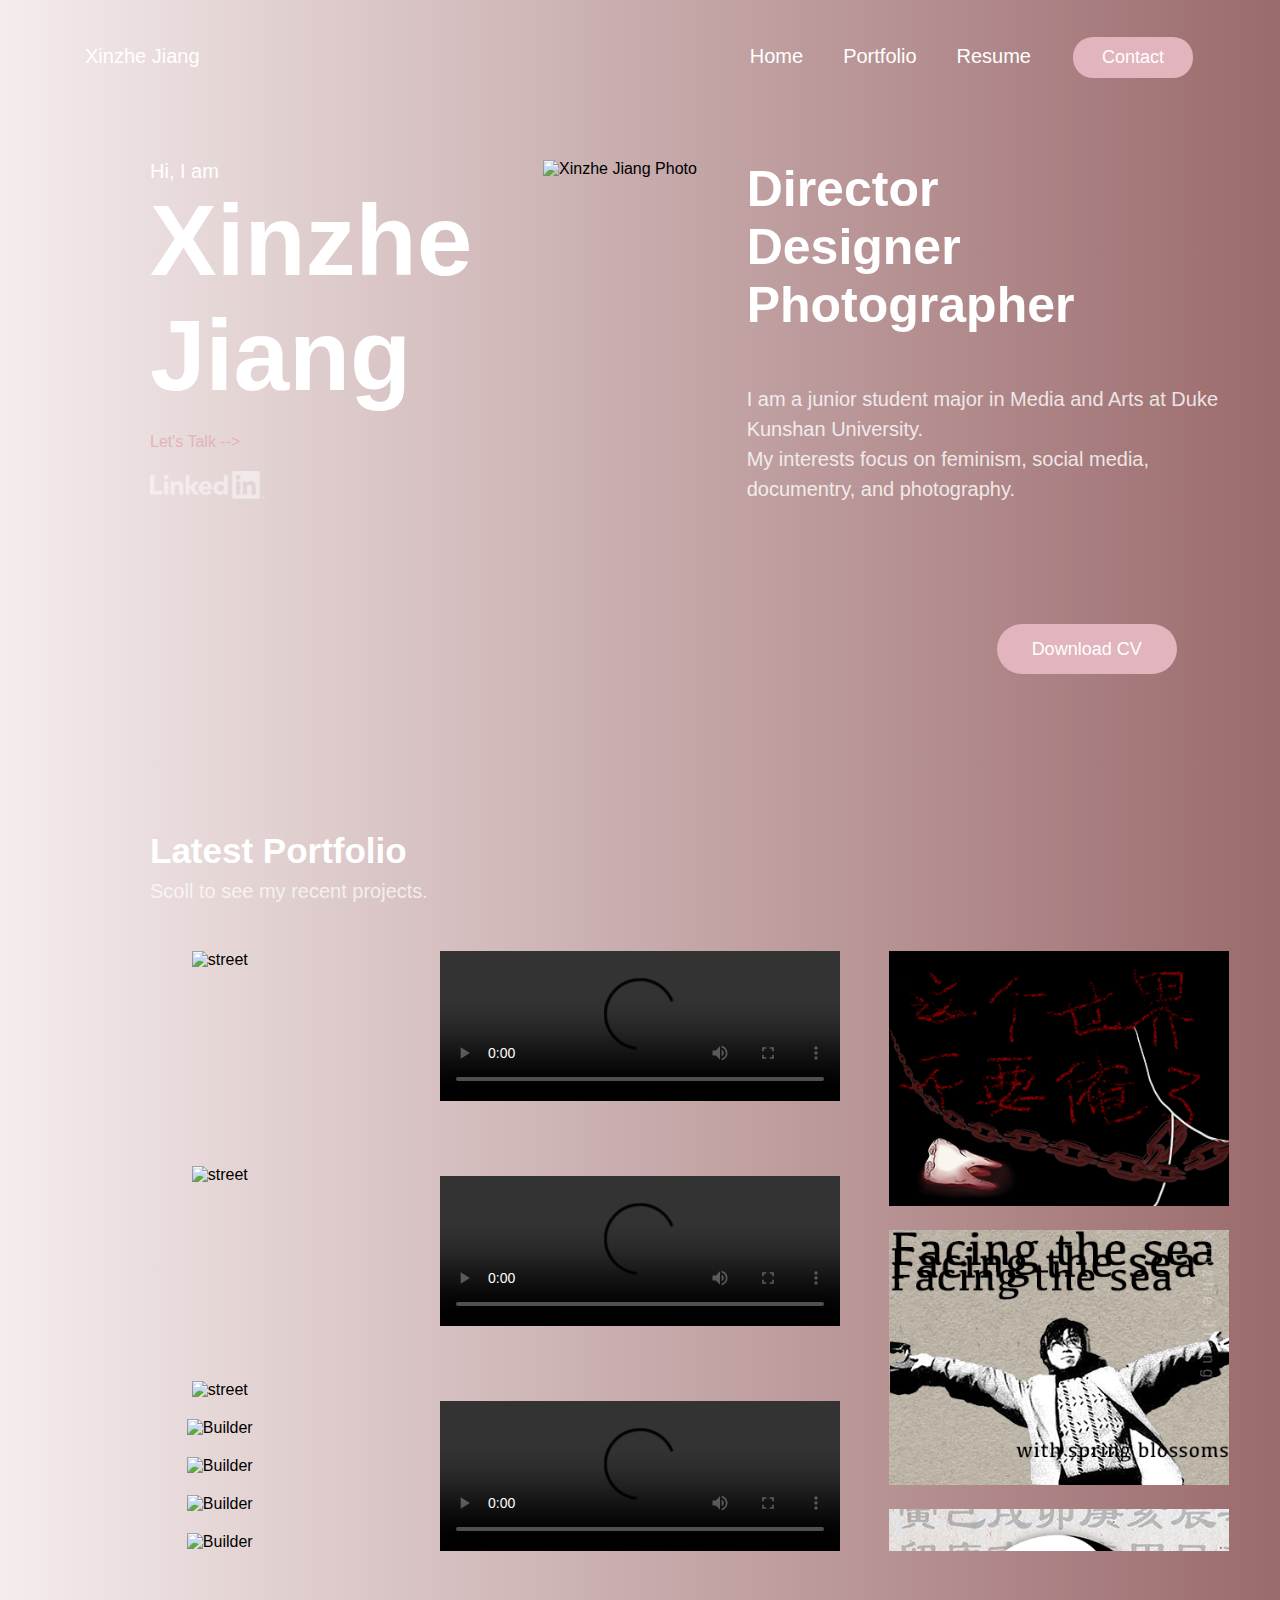
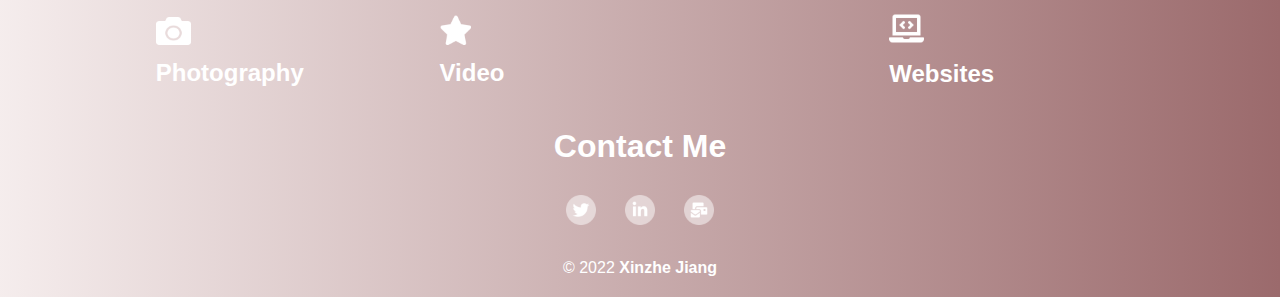
==== jiangxinzhe/index.html @ 387ad876 "add personal website" ====
<!DOCTYPE html>
<html>
<head>
    <meta charset="UTF-8" lang="en" dir="ltr">
    <meta name="author" content ="Xinzhe Jiang">
    <meta name="viewport" content="width=device-width, initial-scale=1">
    <title>Xinzhe Jiang</title>
    <link href="style/styles.css" type="text/css" rel="stylesheet">
</head>

<body>
        <header>
            <nav id="indexnav">
                <ul id="nav-links">
                    <li id="home"><a href="index.html">Xinzhe Jiang</a></li>
                    <li><a href="index.html">Home</a></li>
                    <li><a href="pages/portfolio.html">Portfolio</a></li>
                    <li><a href="pages/resume.html">Resume</a></li>
                    <li ><a href="mailto:jiangxinzhezhe@outlook.com" id="contact">Contact</a></li>
                </ul>
            </nav>
        </header> 

    <main id="mainpage_grid">
        <div id="hi">
            <p style="font-size: 20px;" id="gre">Hi, I am</p>
            <h1 id="name">Xinzhe</h1>
            <h1 id="name">Jiang</h1>
            <a href="pages/portfolio.html"><p id="talk">Let's Talk --></p></a>
            <a href="https://www.linkedin.com/in/xinzhejiang" ><img src="images/linkedin.png" alt="mylinkedin" id="ly"></a>
        </div>
        <img id="indexphoto" src="images/indexphoto.PNG" alt="Xinzhe Jiang Photo"/>
        <div>
            <h2  id="intro">Director</h2>
            <h2  id="intro">Designer</h2>
            <h2  id="intro">Photographer</h2>
            <p id="aboutme">
                I am a junior student major in Media and Arts at Duke Kunshan University. <br>My interests focus on feminism,  social 
                media, documentry, and photography.
            </p>
            <a href="images/XinzheJiang_Resume_Nov04.pdf"><button id="downloadcv">Download CV</button></a>
        </div>
    </main>

    <article id="latest">
        <h1 id="latestport">Latest Portfolio</h1>
        <p id="latestintro" style="font-size: 20px; margin-left: 150px; opacity: 0.7; line-height: 40px;">Scoll to see my recent projects.</p>
        <section id="latestportfolio">
            <div>
                <div class="ppp" id="image_popup">
                    <button id="close-btn" onclick="closePopup()">X</button><br>
                    <img id="large-image" src="images/StreetSH/street_6.jpg" alt="street" >
                </div>
                <div class="ppp" id="image2_popup">
                    <button id="close-btn" onclick="closePopup2()">X</button><br>
                    <img id="large-image" src="images/StreetSH/street_5.jpg" alt="street" >
                </div>
                <div class="ppp" id="image3_popup">
                    <button id="close-btn" onclick="closePopup3()">X</button><br>
                    <img id="large-image" src="images/StreetSH/street_10.jpg" alt="street" >
                </div>
                <div class="ppp" id="builder_popup">
                    <button id="close-btn" onclick="closePopup1()">X</button><br>
                    <img id="large-image" src="images/Builder_2/Builder_1.jpg" alt="Builder" style="width: 900px;" >
                </div>
                <div class="ppp" id="builder2_popup">
                    <button id="close-btn" onclick="closePopup4()">X</button><br>
                    <img id="large-image" src="images/Builder_2/Builder_10.jpg" alt="Builder" style="width: 900px;" >
                </div>
                <div class="ppp" id="builder3_popup">
                    <button id="close-btn" onclick="closePopup5()">X</button><br>
                    <img id="large-image" src="images/Builder_1/builder_2.jpg" alt="Builder" style="width: 600px;" >
                </div>
                <div class="ppp" id="builder4_popup">
                    <button id="close-btn" onclick="closePopup6()">X</button><br>
                    <img id="large-image" src="images/Builder_1/builder_4.jpg" alt="Builder" style="width: 600px;" >
                </div>
                
                
                <div class="slider-wrap" id="photography">
                    <div class="container">
                        <img class="img" src="images/StreetSH/street_6.jpg" alt="street" width="340px" onclick="myFunction()"/>
                    </div>
                    <div class="container">
                        <img class="img" src="images/StreetSH/street_5.jpg" alt="street" width="340px" onclick="myFunction2()"/>
                    </div>
                    <div class="container">
                        <img class="img" src="images/StreetSH/street_10.jpg" alt="street" width="340px" onclick="myFunction3()"/>
                    </div>


                    <div class="container">
                        <img class="img" src="images/Builder_2/Builder_1.jpg" alt="Builder" width="340px" onclick="builderFunc1()"/>
                    </div>
                    <div class="container">
                        <img class="img" src="images/Builder_2/Builder_10.jpg" alt="Builder" width="340px" onclick="myFunction4()"/>
                    </div>
                    <div class="container">
                        <img class="img" src="images/Builder_1/builder_2.jpg" alt="Builder" width="340px" onclick="builderFunc5()"/>
                    </div>
                    <div class="container">
                        <img class="img" src="images/Builder_1/builder_4.jpg" alt="Builder" width="340px" onclick="builderFunc6()"/>
                    </div>

                </div>
                <img class="icon" id="camera" src="images/camera.png" alt="camera.png" height="28px" style="margin-left: 20px; margin-top: -20px;">
                <h2 style="margin-left: 20px;margin-top: 10px;">Photography</h2>
            </div>
            <div>
                <div class="slider-wrap" id="video">
                    <video width="400" controls>
                        <source src="images/Rural_Christian/Rural_C_press.mp4" type="video/mp4">
                        Your browser does not support HTML video.
                    </video>
                    <video width="400" controls>
                        <source src="images/city_sounds_scape_suzhou/suzhou_live_press.mp4" type="video/mp4">
                        Your browser does not support HTML video.
                    </video>
                    <video width="400" controls>
                        <source src="images/Tangsong/tangsong_press.mp4" type="video/mp4">
                        Your browser does not support HTML video.
                    </video>
                </div>
                <img class="icon" id="camera" src="images/star.png" alt="camera.png" height="30px" style="margin-left: 20px; margin-top: -20px;">
                <h2 style="margin-left: 20px;margin-top: 10px;">Video</h2>
            </div>
            <div>
                <div class="slider-wrap" id="website">
                    <a href="https://jiangxinzhezhe.github.io/thiswordabandonedme/index.html"><img src="images/surfacethisword.png" alt="thiswordabandonedme" width="340px"/> </a>
                    <a href="https://jiangxinzhezhe.github.io/firstassign/index.html">
                    <img src="images/surfacehaizi.png" alt="haiziweb" width="340px"/></a>   
                    <a href="https://jiangxinzhezhe.github.io/JS_Xinzhe/index.html"><img src="images/wuxingsurface.png" alt="wuxing" width="340px"/> </a>
                    <a href="https://jiangxinzhezhe.github.io/LayingOutLayouts/index.html"><img src="images/layingsurface.png" alt="layingout" width="340px"/> </a>
                </div>
                <img class="icon" id="camera" src="images/web.png" alt="camera.png" height="35px" style="margin-left: 20px; margin-top: -20px;">
                <h2 style="margin-left: 20px; margin-top: 10px;">Websites</h2>
            </div>
            <p id="verti">Xinzhe Jiang</p>
        </section>
    </div>
    
    </article>

    <footer id="footer">
        <h1 id="footcontact">Contact Me</h1>
        <div id="media">
            <a href="https://twitter.com/jiang_xinzhe"><img src="images/twitter.png" height=35px></a>
            <a href="https://www.instagram.com/jiangxinzhezhe/"><img src="images/ins.png" height=35px style="margin-left: 25px; margin-right: 25px;"></a>
            <a href="mailto:jiangxinzhezhe@outlook.com"><img src="images/mail.png" height=35px></a>
        </div>
        <p>&copy; 2022 <a href="mailto:jiangxinzhezhe@outlook.com" id="mail"><b style="color: #ffffffff;">Xinzhe Jiang</b></a></p>
    </footer>
</body>

<script src="scripts/personalweb.js"></script>
</html>
---- jiangxinzhe/style/styles.css ----
/* CSS HEX 
--charcoal: #424b54ff;
--pewter-blue: #93a8acff;
--white: #ffffffff;
--cameo-pink: #e2b4bdff;
--copper-rose: #9b6a6cff;*/


*{
    box-sizing: border-box;
    margin: 0 auto;
}
body{
    background-image: linear-gradient(to right, rgba(244, 235, 235, 0.913),#9b6a6cff);
    margin: 0;
    font-family: Arial, Helvetica, sans-serif;
}
a, p, h1, h2, li {
    color: #ffffffff;
}

/* -----------smapopupll windows-----------*/
    #image_popup{
        width: 1000px;
        background: #ffffffff;
        text-align: center;
        box-sizing: border-box;
        padding: 10px;
        position: absolute;
        top: 110%;
        left: 20%;
        z-index: 1000;
        display: none;
    }
    #image_popup img{
        width: 100%;
        height: 100%;
    }

    #image2_popup{
        width: 1000px;
        background: #ffffffff;
        text-align: center;
        box-sizing: border-box;
        padding: 10px;
        position: absolute;
        top: 110%;
        left: 20%;
        z-index: 1000;
        display: none;
    }
    #image2_popup img{
        width: 100%;
        height: 100%;
    }

    #image3_popup{
        width: 700px;
        background: #ffffffff;
        text-align: center;
        box-sizing: border-box;
        padding: 10px;
        position: absolute;
        top: 80%;
        left: 30%;
        z-index: 1000;
        display: none;
    }
    #image3_popup img{
        width: 100%;
        height: 100%;
    }

    #builder_popup{
        width: 950px;
        background: #ffffffff;
        text-align: center;
        box-sizing: border-box;
        padding: 10px;
        position: absolute;
        top: 110%;
        left: 20%;
        z-index: 1000;
        display: none;
    }

    #builder_popup img{
        width: 100%;
        height: 100%;
    }

    #builder2_popup{
        width: 950px;
        background: #ffffffff;
        text-align: center;
        box-sizing: border-box;
        padding: 10px;
        position: absolute;
        top: 110%;
        left: 20%;
        z-index: 1000;
        display: none;
    }
    #builder2_popup img{
        width: 100%;
        height: 100%;
    }

    #builder3_popup{
        width: 650px;
        background: #ffffffff;
        text-align: center;
        box-sizing: border-box;
        padding: 10px;
        position: absolute;
        top: 90%;
        left: 30%;
        z-index: 1000;
        display: none;
    }

    #builder3_popup img{
        width: 100%;
        height: 100%;
    }

    #builder4_popup{
        width: 650px;
        background: #ffffffff;
        text-align: center;
        box-sizing: border-box;
        padding: 10px;
        position: absolute;
        top: 90%;
        left: 30%;
        z-index: 1000;
        display: none;
    }

    #builder4_popup img{
        width: 100%;
        height: 100%;
    }

    #close-btn{
        cursor: pointer;
        display: inline-block;
        border-radius: 25px;
        background-color: #e2b4bdff;
        border: none;
        color: #ffffffff;
        text-align: center;
        font-size: 18px;
        padding: 10px;
        width: 50px;
        height: 50px;
        margin: 2px;
        margin-bottom: 10px;
    }
    #close-btn:hover {
        background-color: #ffffffff;
        color: #e2b4bdff;
        border-color: #e2b4bdff;
        border: 2px solid #e2b4bdff;
        box-shadow: 2px 5px #e2b4bdff;
    }


/* -----------preloader-----------*/

/*#preloader {
    height: 15px;
    aspect-ratio: 4;
    --_g: no-repeat radial-gradient(farthest-side,currentColor 90%,#0000);
    background: 
      var(--_g) left, 
      var(--_g) right;
    background-size: 25% 100%;
    display: grid;
    align-items: center;
    justify-content: center;
  }
  #preloader:before, #preloader:after {
    content: "";
    height: inherit;
    aspect-ratio: 1;
    grid-area: 1/1;
    margin: auto;
    border-radius: 50%;
    transform-origin: -100% 50%;
    background: currentColor;
    animation: d9 1s infinite linear;
  }
   #preloader:after {
    transform-origin: 200% 50%;
    --s:-1;
    animation-delay: -.5s;
  }
  
  @keyframes d9 {
    58%,
    100% {transform: rotate(calc(var(--s,1)*1turn))}
  }*/
  

/* -----------header-----------*/
header{
    display: flex;
    justify-content: center;
    width: 100%;
    align-items: center;
    padding: 20px;
}

nav {
    width: 960px;
    height: 100px;
    font-size: 20px;
    color: #ffffffff;
}

#nav-links {
    list-style-type: none;
    display: flex;
    justify-content: flex-end;
    padding: 5px;
    margin-left: -5em;
    margin-right: -5em;
}

li a{color:white}

a{  
    text-decoration: none;
    color: #01200fff;
}

#home {
    flex: auto;
    padding: 20px;
 }

#nav-links li{
    padding: 20px; 
}

#contact{
    display: inline-block;
    border-radius: 20px;
    background-color: #e2b4bdff;
    border: none;
    color: #ffffffff;
    text-align: center;
    font-size: 18px;
    padding: 10px;
    width: 120px;
    margin: 2px;
    margin-top: -20px;
}
#contact:hover{
    background-color: #ffffffff;
    color: #e2b4bdff;
    border-color: #e2b4bdff;
    border: 2px solid #e2b4bdff;
    box-shadow: 2px 5px #e2b4bdff;
}

@media screen and (max-width: 600px) {
    li a{font-size: 15px;}
    #homeheader{
        display: flex;
        justify-content: center;
        width: 100%;
        align-items: center;
        padding: 15px;
        margin-left: 150px;
        margin-right: 500px;
    }
    #nav-links li {
        padding: 10px;
    }
    #nav-links{
        margin-left: 30px;
        margin-right: 0em;
    }
    ul{
        padding-inline-start: 20px;
    }
    #contact{
        display: none;
    }
    #home{
        display: none;
    }
    body{
        background-color: #9b6a6cff;
        background-image: none;
    }
    #indexnav{
        height:100px;
    }

  }
  

/* -----------index page body-----------*/
#mainpage_grid{
    display: grid;
    grid-template-columns: 1fr 1fr 1fr; 
    grid-template-rows: 1fr;
    grid-column-gap: 30px;
    grid-row-gap: 80px; 
    margin: 20px 40px 80px 0px;
}

#latestportfolio{
    display: grid;
    grid-template-columns: 1fr 1fr 1fr 1px; 
    grid-template-rows: 1fr;
    grid-column-gap: -10px;
    grid-row-gap: 80px; 
    margin: 20px 20px 20px 20px;
}

#verti{
    writing-mode: vertical-rl; 
    margin-left: -60px;
    margin-top: 300px;
    opacity: 0.3;
    letter-spacing: 5px;
}

#hi{
    margin-left: 150px;
    margin-right: -80px;
}
#intro{
    margin-left: -100px;
    font-size: 50px;
}
#downloadcv{
    display: inline-block;
    border-radius: 25px;
    background-color: #e2b4bdff;
    border: none;
    color: #ffffffff;
    text-align: center;
    font-size: 18px;
    padding: 10px;
    width: 180px;
    height: 50px;
    margin: 2px;
    margin-top: 100px;
    margin-left: 150px;
}
#downloadcv:hover {
    background-color: #ffffffff;
    color: #e2b4bdff;
    border-color: #e2b4bdff;
    border: 2px solid #e2b4bdff;
    box-shadow: 2px 5px #e2b4bdff;
  }
#talk{
    color: #e2b4bdff; 
    margin-top: 20px; 
    margin-bottom: 20px;
}
#aboutme{
    margin-top: 50px; 
    margin-bottom: 20px; 
    margin-left: -100px;
    line-height: 30px;
    opacity: 0.8; 
    font-size: 20px;
}
.imgbutton{
    padding: 0;
    border: none;
    background: none;
}
#name{
    font-size: 100px;
}
#ly{
    height: 28px;
}
#indexphoto{
    height: 591px;
}

#latestport{
    font-size: 35px; 
    margin-left: 150px;
}


@media only screen and (max-width: 600px) {

    #mainpage_grid {
        column-gap: 10px;
        grid-row-gap: 30px;
        margin: -50px 0px 0px -100px;
    }
    #gre, #talk{
        display: none;
    }
    #name{font-size: 30px;}
    #ly{
        height: 20px;
        margin-top: 20px;
    }
    #indexphoto{
        height: 200px;
    }
    #downloadcv{
        border-radius: 25px;
        text-align: center;
        font-size: 8px;
        width: 120px;
        height: 35px;
        margin: 2px;
        margin-top: 0px;
        margin-left: -10px; 
    }
    #intro{
        font-size: 20px;
        margin-left: -20px;
    }
    #aboutme{
        font-size: 3px;
        line-height: 15px;
        margin-left: -20px;
        margin-top: 15px;
    }
    #latestport{
        font-size: 22px; 
        margin-left: 30px;
    }
    #latestintro{
        display: none;
    }

    #latestportfolio{
        display: grid;
        grid-template-columns: 1fr; 
        grid-column-gap: -10px;
        grid-row-gap: 20px; 
        margin: 20px 20px 20px 10px;
    }
    #camera{
        height: 20px;
    }
    #verti{
        display: none;
    }
}

/* -----------slider-----------*/
.slider-wrap{
    display: grid;
    grid-template-columns: 1fr; 
    grid-template-rows: 1fr 1fr;
    grid-column-gap: 20px;
    grid-row-gap: 20px; 
    margin: 20px 20px 80px 20px;
    overflow: scroll;
    height: 80%;
    max-height: 600px;
} 


/* -----------footer-----------*/
footer {
    display: grid;
    justify-content: center;
    width: 100%;
    align-items: center; 
    padding: 20px;
    grid-row-gap: 30px;
}

#media img{
    height: 30px;
}


@media only screen and (max-width: 600px) {
    
    #media{height: 20px;}
    #footcontact{
        font-size: 23px;
    }
    #lastline{
        font-size: 20px;
    }
    footer {
        grid-row-gap: 20px;
    }
}




/* -----------portfolio page-----------*/
.header{
    margin-left: 50px;
    line-height: 50px;
}

.row {
    display: flex;
    -ms-flex-wrap: wrap; 
    flex-wrap: wrap;
    padding: 0 4px;
    margin-left: 30px;
    margin-right: 30px;
  }
  
  .column {
    -ms-flex: 25%; 
    flex: 25%;
    max-width: 25%;
    padding: 10px 15px;
    max-height: 80%;
    column-gap: 0px;
  }
  
  .column img {
    margin-top: 8px;
    vertical-align: middle;
    width: 100%;
  }
  #portintro{
    font-size: 50px;
  }
  #portdetail{
    font-size: 20px;
    line-height: 30px
  }
  #builderhead{
    font-size: 50px; 
    margin-top: 30px;
  }
  .row video{
    margin-top: 50px;
  }
  
  @media only screen and (min-width: 601px) and (max-width: 850px){
    .column {
      -ms-flex: 50%;
      flex: 50%;
      max-width: 50%;
    }
  }
  
  @media screen and (max-width: 600px) {
    .column {
      -ms-flex: 100%;
      flex: 100%;
      max-width: 100%;
    }
  
.article{
    margin-left: 50px;
}
#portintro{
    font-size: 30px;
    margin-top: -20px;
  }
#portdetail{
    font-size: 15px;
    line-height: 20px;
    margin-right: 30px;
  }
#builderhead{
    font-size: 30px;
}
.row video{
    width: 90%;
  }
}
    

/* -----------resume page-----------*/
#resumepagebg{
    background-color: #9b6a6cff;
    background-image: linear-gradient(to left, rgba(244, 235, 235, 0.913),#9b6a6cff);
}
#project_grid{
    display: grid;
    grid-template-columns: 1fr;
    row-gap: 50px;
    line-height: 30px;
    margin-top: 30px;
    margin-bottom: 50px;
}
.part{
    display: grid;
    grid-template-columns: 1fr 1fr;
    column-gap: 80px;
    margin-left: 180px;
    row-gap: 20px;

}
.time{
    text-align: end;
    margin-right: 200px;
}

#downloadcvresume{
    display: inline-block;
    border-radius: 25px;
    background-color: #e2b4bdff;
    border: none;
    color: #ffffffff;
    text-align: center;
    font-size: 18px;
    padding: 10px;
    width: 180px;
    height: 50px;
    margin: 2px;
    margin-top: -20px; 
    margin-left: 180px; 
    margin-bottom: 30px;
}
#downloadcvresume:hover {
    background-color: #ffffffff;
    color: #e2b4bdff;
    border-color: #e2b4bdff;
    border: 2px solid #e2b4bdff;
    box-shadow: 2px 5px #e2b4bdff;
  }


#nav-linksresume {
    list-style-type: none;
    display: flex;
    justify-content: flex-end;
    padding: 5px;
}

#nav-linksresume li{
    padding: 20px; 
}

@media screen and (max-width: 600px) {
    .part{
        margin-left: 20px;
        column-gap: 30px;
        font-size: 10px;
        line-height: 18px;
    }
    #project_grid{
        line-height: 25px;
    }
    .time{
        margin-right: 20px;
        font-size: 8px;
    }
    #addinfo{
        font-size: 10px;
        margin-left: 20px;
        line-height: 18px;
    }
    #downloadcvresume{
        font-size: 10px;
        width: 100px;
        height: 35px;
        margin-left: 30px;
        margin-top: -300px;
        margin-bottom: 0px;
    }
    #nav-linksresume{
        height: 50px;
    }
    #resumeheader{
        margin-left: 0px;
    }
    nav{
        height: 50px;
    }
    #nav-linksresume li {
        padding: 0px; 
    }
    header{
        padding: 10px;
    }
    #resumepagebg{
        background-color: #9b6a6cff;
        background-image: none;
    }
}
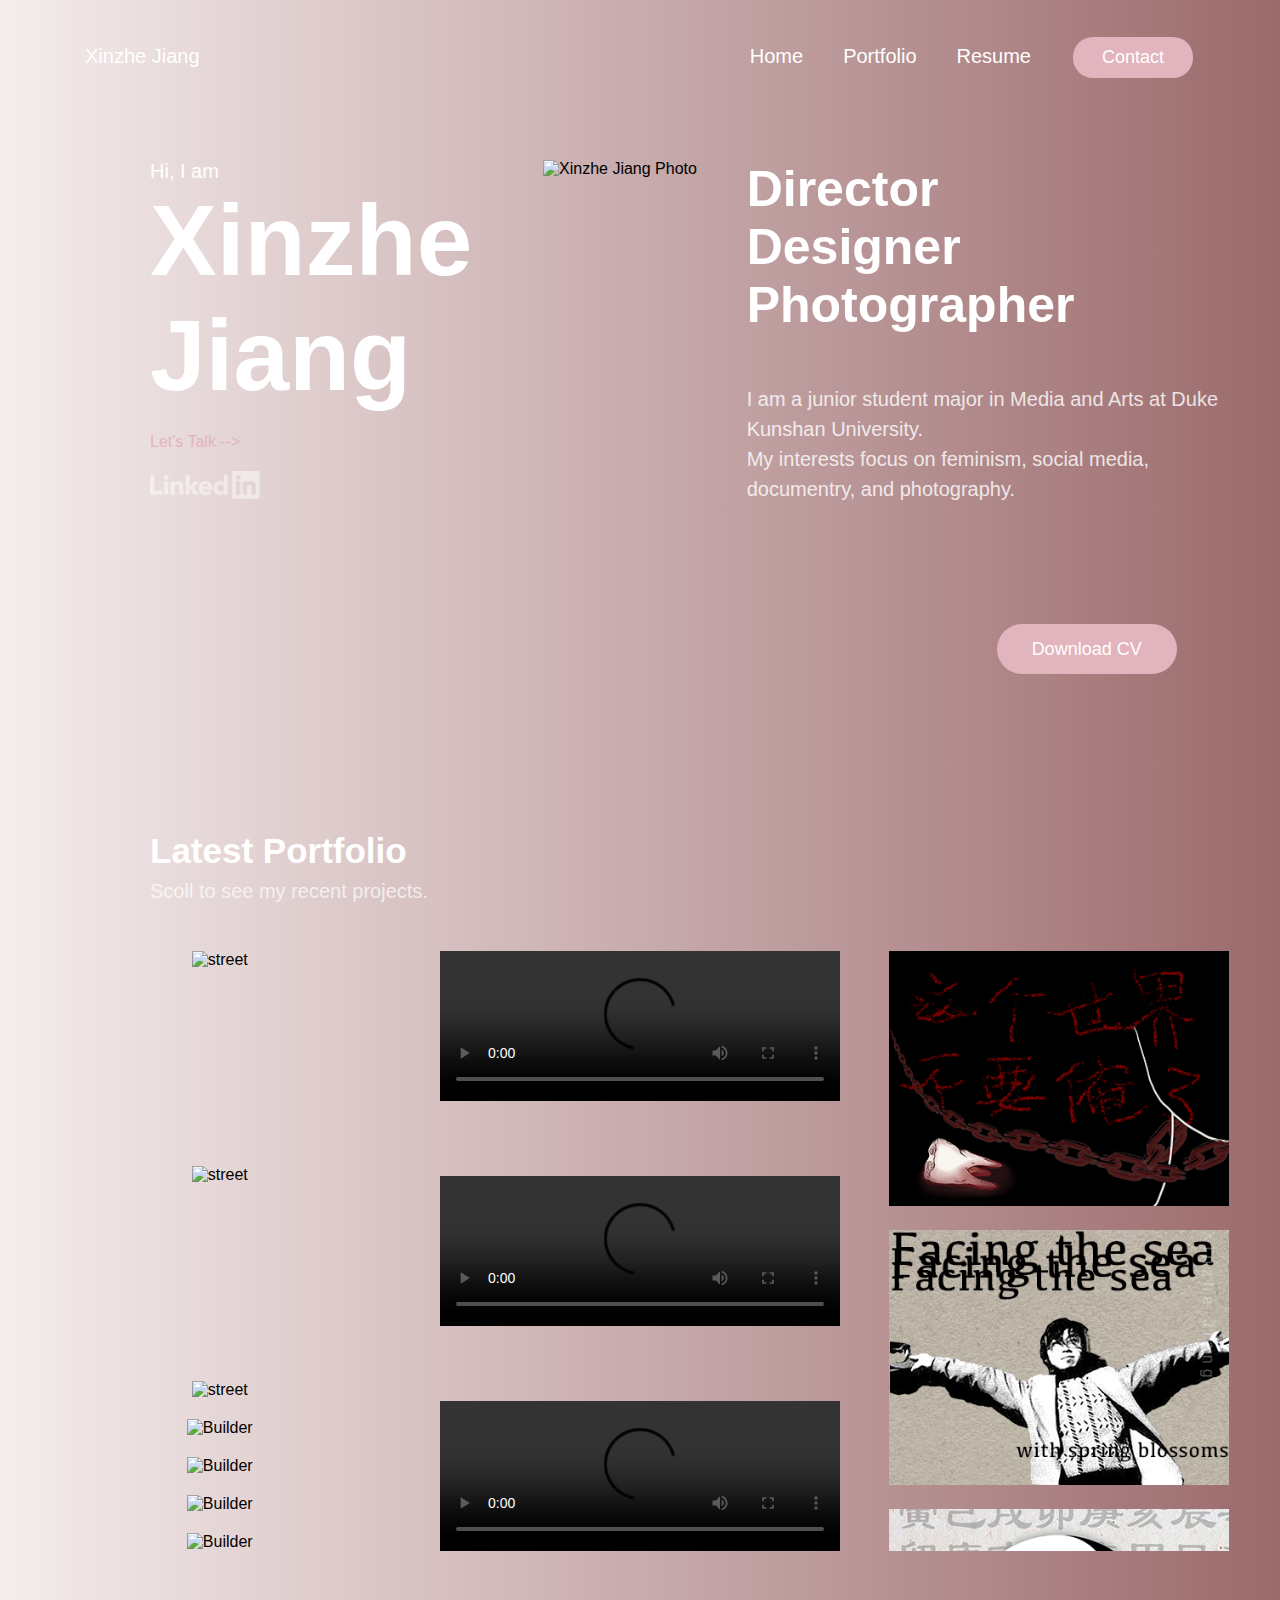
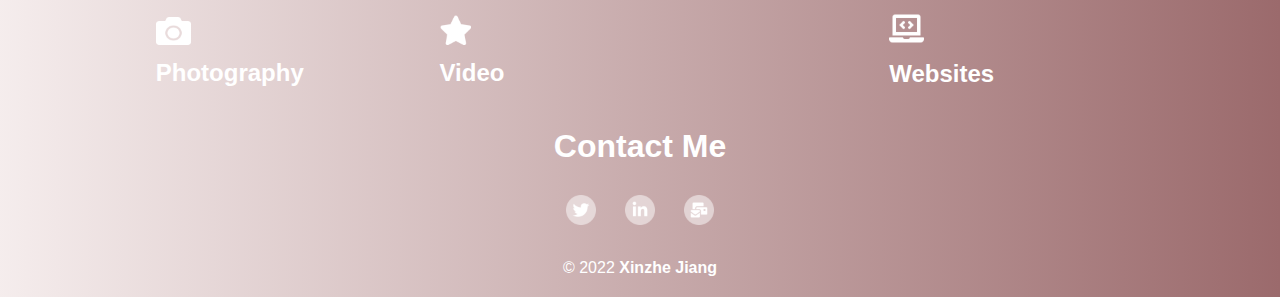
==== commit 7d0f1e1f: "personal web pdf change" ====
--- a/jiangxinzhe/index.html
+++ b/jiangxinzhe/index.html
@@ -38,7 +38,7 @@
                 I am a junior student major in Media and Arts at Duke Kunshan University. <br>My interests focus on feminism,  social 
                 media, documentry, and photography.
             </p>
-            <a href="images/XinzheJiang_Resume_Nov04.pdf"><button id="downloadcv">Download CV</button></a>
+            <a href="images/XinzheJiang_Resume_Nov9.pdf"><button id="downloadcv">Download CV</button></a>
         </div>
     </main>
 
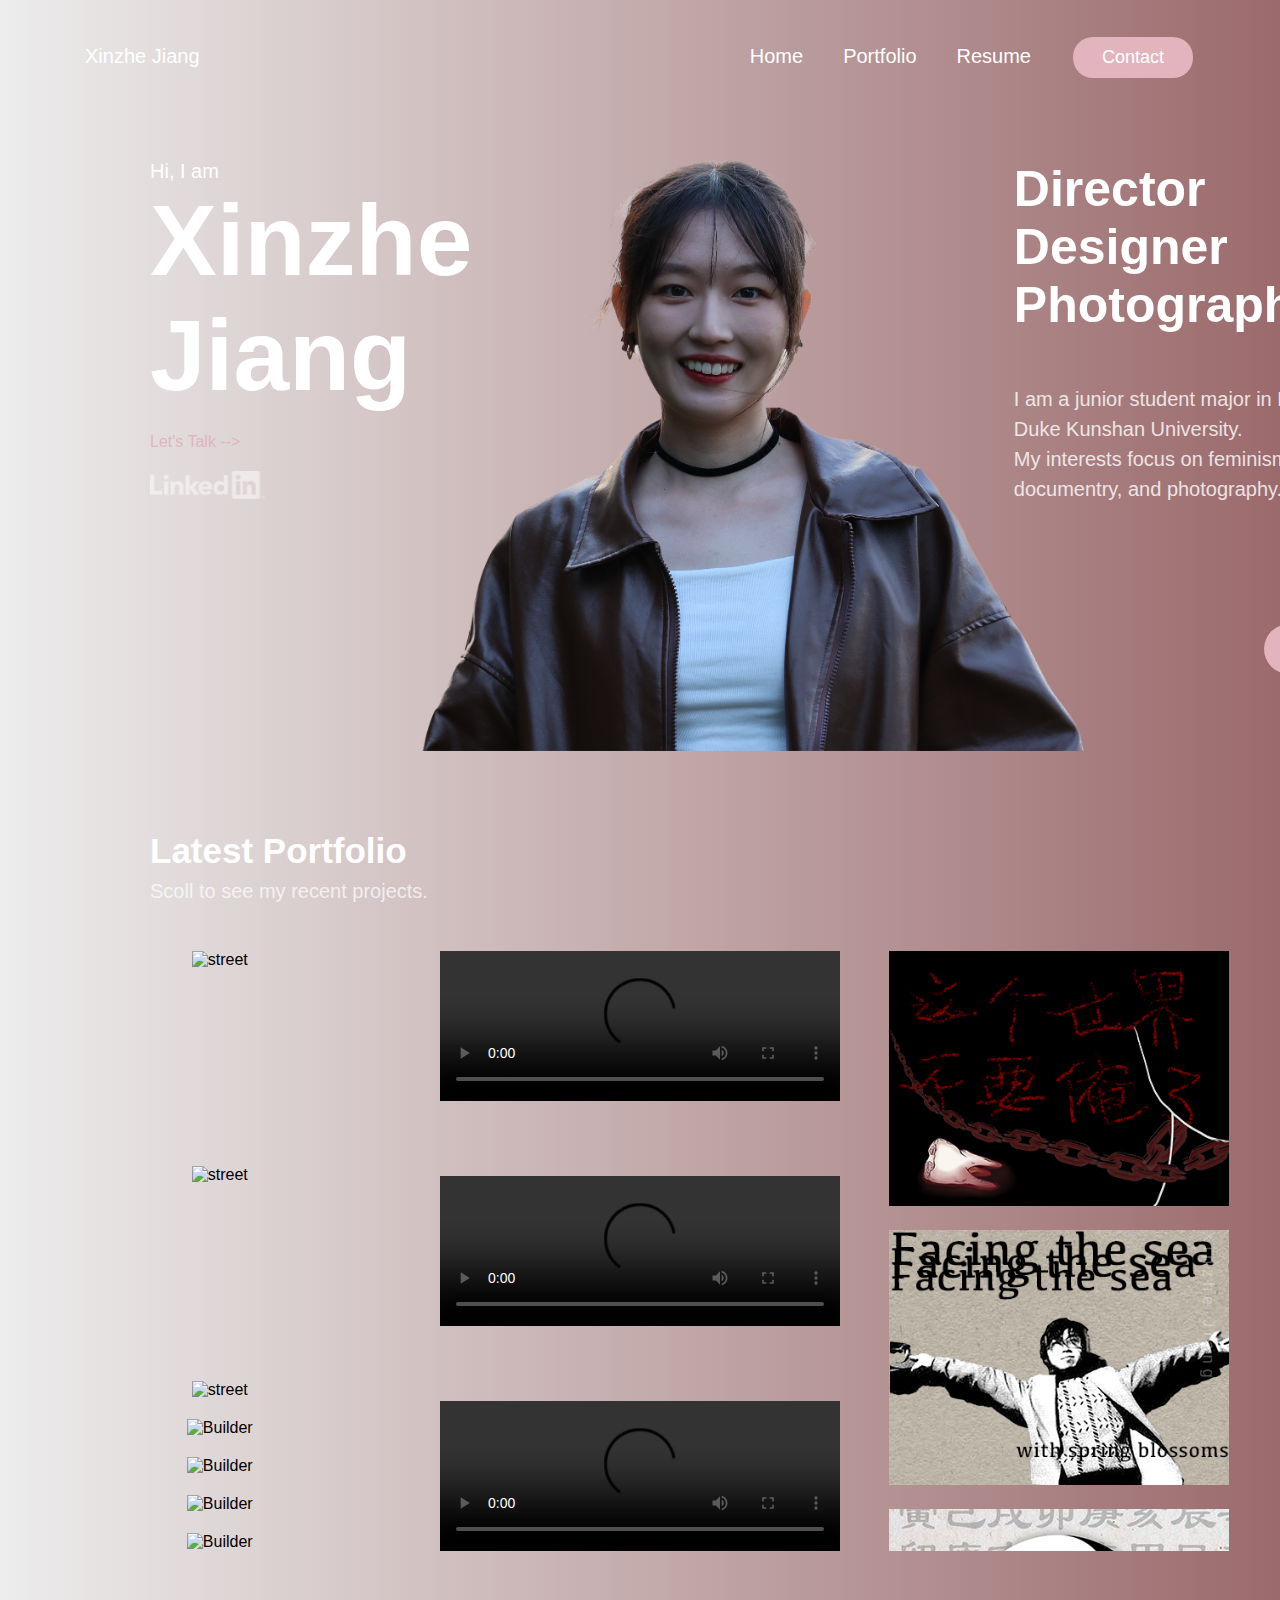
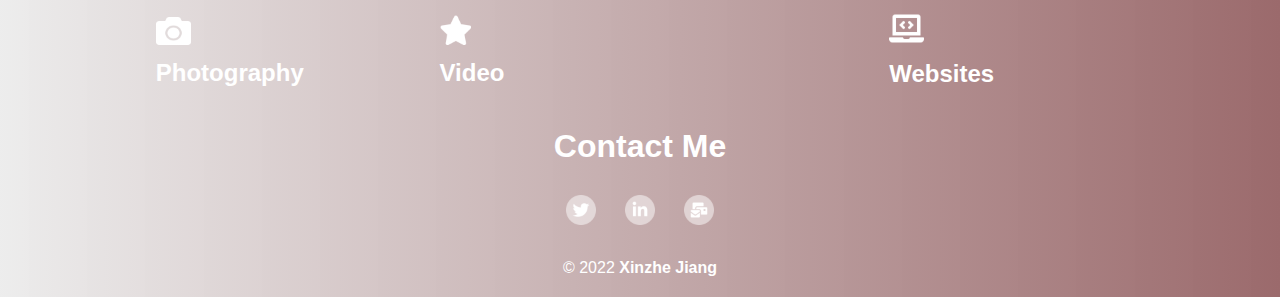
==== commit 1eb2718a: "index change" ====
--- a/jiangxinzhe/index.html
+++ b/jiangxinzhe/index.html
@@ -29,7 +29,7 @@
             <a href="pages/portfolio.html"><p id="talk">Let's Talk --></p></a>
             <a href="https://www.linkedin.com/in/xinzhejiang" ><img src="images/linkedin.png" alt="mylinkedin" id="ly"></a>
         </div>
-        <img id="indexphoto" src="images/indexphoto.PNG" alt="Xinzhe Jiang Photo"/>
+        <img id="indexphoto" src="images/indexphoto1.png" alt="Xinzhe Jiang Photo"/>
         <div>
             <h2  id="intro">Director</h2>
             <h2  id="intro">Designer</h2>
--- a/jiangxinzhe/style/styles.css
+++ b/jiangxinzhe/style/styles.css
@@ -11,7 +11,7 @@
     margin: 0 auto;
 }
 body{
-    background-image: linear-gradient(to right, rgba(244, 235, 235, 0.913),#9b6a6cff);
+    background-image: linear-gradient(to right, rgba(235, 235, 235, 0.913), #9b6a6cff);
     margin: 0;
     font-family: Arial, Helvetica, sans-serif;
 }
@@ -166,42 +166,6 @@
     }
 
 
-/* -----------preloader-----------*/
-
-/*#preloader {
-    height: 15px;
-    aspect-ratio: 4;
-    --_g: no-repeat radial-gradient(farthest-side,currentColor 90%,#0000);
-    background: 
-      var(--_g) left, 
-      var(--_g) right;
-    background-size: 25% 100%;
-    display: grid;
-    align-items: center;
-    justify-content: center;
-  }
-  #preloader:before, #preloader:after {
-    content: "";
-    height: inherit;
-    aspect-ratio: 1;
-    grid-area: 1/1;
-    margin: auto;
-    border-radius: 50%;
-    transform-origin: -100% 50%;
-    background: currentColor;
-    animation: d9 1s infinite linear;
-  }
-   #preloader:after {
-    transform-origin: 200% 50%;
-    --s:-1;
-    animation-delay: -.5s;
-  }
-  
-  @keyframes d9 {
-    58%,
-    100% {transform: rotate(calc(var(--s,1)*1turn))}
-  }*/
-  
 
 /* -----------header-----------*/
 header{
@@ -427,7 +391,7 @@
         margin-left: -20px;
     }
     #aboutme{
-        font-size: 3px;
+        font-size: 8px;
         line-height: 15px;
         margin-left: -20px;
         margin-top: 15px;
@@ -435,6 +399,7 @@
     #latestport{
         font-size: 22px; 
         margin-left: 30px;
+        margin-top: 50px;
     }
     #latestintro{
         display: none;
@@ -530,12 +495,15 @@
     vertical-align: middle;
     width: 100%;
   }
-  #portintro{
+  #portintro, #builderhead{
     font-size: 50px;
+    text-shadow: 2px 2px #9b6a6cff;
   }
   #portdetail{
     font-size: 20px;
-    line-height: 30px
+    line-height: 30px;
+    margin-right: 35px;
+    text-shadow: 1px 1px rgba(160, 130, 131,0.7);
   }
   #builderhead{
     font-size: 50px; 
